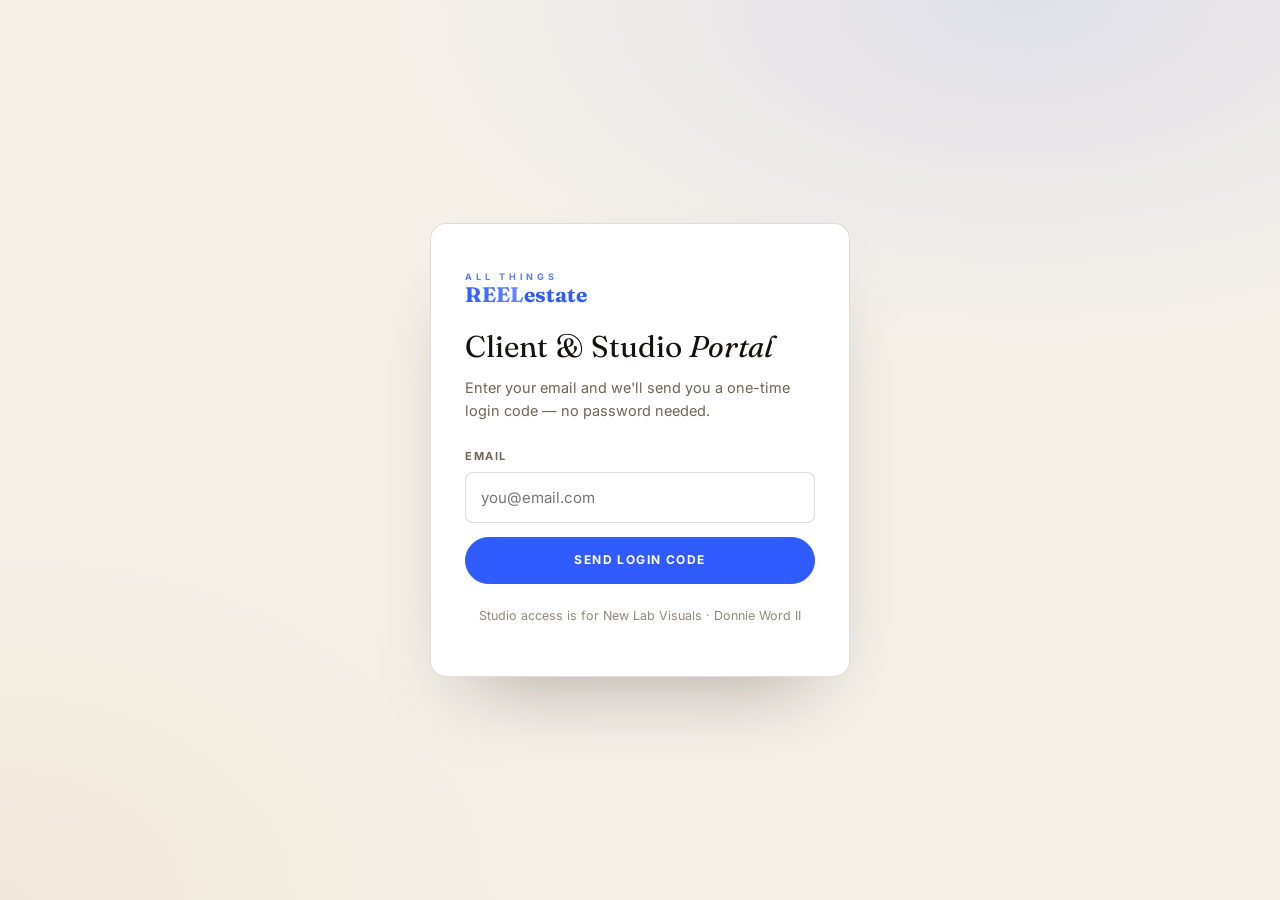
==== portal/index.html @ 781d45e6 "Add installable PWA + admin/client portal (Supabase) Public site becomes an installable app and gain" ====
<!DOCTYPE html>
<html lang="en">
<head>
  <meta charset="UTF-8" />
  <meta name="viewport" content="width=device-width, initial-scale=1" />
  <title>Sign In — All Things REELestate</title>
  <meta name="theme-color" content="#141210" />
  <link rel="icon" href="../assets/favicon.svg" type="image/svg+xml" />
  <link rel="apple-touch-icon" href="../assets/icons/apple-touch-icon.png" />
  <link rel="manifest" href="../manifest.webmanifest" />
  <link rel="preconnect" href="https://fonts.googleapis.com" />
  <link rel="preconnect" href="https://fonts.gstatic.com" crossorigin />
  <link href="https://fonts.googleapis.com/css2?family=Fraunces:ital,opsz,wght@0,9..144,300..600;1,9..144,300..600&family=Inter:wght@400;500;600;700;800&display=swap" rel="stylesheet" />
  <link rel="stylesheet" href="portal.css" />
  <script src="../assets/js/config.js"></script>
</head>
<body>
  <div class="login-wrap">
    <div class="login-card">
      <a class="brand" href="../index.html" aria-label="Home">
        <span class="brand__top">All Things</span>
        <span class="brand__main"><span class="brand__reel">REEL</span><b>estate</b></span>
      </a>

      <!-- Step 1: email -->
      <div id="stepEmail">
        <h1 class="serif">Client &amp; Studio <em>Portal</em></h1>
        <p class="sub">Enter your email and we'll send you a one-time login code — no password needed.</p>
        <div id="msg1"></div>
        <div class="field">
          <label for="email">Email</label>
          <input id="email" type="email" autocomplete="email" placeholder="you@email.com" />
        </div>
        <button class="btn btn--accent" id="sendBtn" style="width:100%">Send login code</button>
      </div>

      <!-- Step 2: code -->
      <div id="stepCode" class="hide">
        <h1 class="serif">Check your <em>inbox</em></h1>
        <p class="sub">We sent a 6-digit code to <b id="sentTo"></b>. Enter it below.</p>
        <div id="msg2"></div>
        <div class="field">
          <label for="code">Login code</label>
          <input id="code" type="text" inputmode="numeric" autocomplete="one-time-code" placeholder="123456" maxlength="6" />
        </div>
        <button class="btn btn--accent" id="verifyBtn" style="width:100%">Verify &amp; enter</button>
        <p class="login-foot"><a href="#" id="restart">Use a different email</a></p>
      </div>

      <p class="login-foot">Studio access is for New Lab Visuals · Donnie Word II</p>
    </div>
  </div>

  <script type="module">
    import { createClient } from "https://esm.sh/@supabase/supabase-js@2";
    const cfg = window.ATR_CONFIG;
    const sb = createClient(cfg.SUPABASE_URL, cfg.SUPABASE_KEY);

    const $ = (id) => document.getElementById(id);
    const show = (el, on) => el.classList.toggle("hide", !on);
    const flash = (el, text, kind) => { el.innerHTML = text ? `<div class="msg msg--${kind}">${text}</div>` : ""; };

    // Already signed in? Go to the app.
    (async () => {
      const { data } = await sb.auth.getSession();
      if (data.session) location.replace("app.html");
    })();

    let email = "";
    $("sendBtn").addEventListener("click", async () => {
      email = $("email").value.trim().toLowerCase();
      if (!email || !email.includes("@")) return flash($("msg1"), "Please enter a valid email.", "err");
      $("sendBtn").disabled = true; $("sendBtn").textContent = "Sending…";
      const { error } = await sb.auth.signInWithOtp({ email, options: { shouldCreateUser: true } });
      $("sendBtn").disabled = false; $("sendBtn").textContent = "Send login code";
      if (error) return flash($("msg1"), error.message, "err");
      $("sentTo").textContent = email;
      show($("stepEmail"), false); show($("stepCode"), true);
      $("code").focus();
    });

    $("verifyBtn").addEventListener("click", async () => {
      const token = $("code").value.trim();
      if (token.length < 6) return flash($("msg2"), "Enter the 6-digit code.", "err");
      $("verifyBtn").disabled = true; $("verifyBtn").textContent = "Verifying…";
      const { error } = await sb.auth.verifyOtp({ email, token, type: "email" });
      if (error) {
        $("verifyBtn").disabled = false; $("verifyBtn").textContent = "Verify & enter";
        return flash($("msg2"), error.message, "err");
      }
      location.replace("app.html");
    });

    $("code").addEventListener("keydown", (e) => { if (e.key === "Enter") $("verifyBtn").click(); });
    $("email").addEventListener("keydown", (e) => { if (e.key === "Enter") $("sendBtn").click(); });
    $("restart").addEventListener("click", (e) => { e.preventDefault(); show($("stepCode"), false); show($("stepEmail"), true); });
  </script>
</body>
</html>
---- portal/portal.css ----
/* ============ ALL THINGS REELestate — Portal ============ */
:root{
  --ink:#141210; --ink-2:#1d1a16; --paper:#f5f0e8; --paper-2:#ece4d6; --paper-3:#e2d8c7;
  --stone:#948977; --stone-2:#6f6656; --cream-dim:#c9beac;
  --accent:#2f5bff; --accent-2:#6d8bff; --live:#ff3b30; --ok:#1e9e5a;
  --hair:rgba(20,18,16,.14); --hair-2:rgba(20,18,16,.08);
  --serif:"Fraunces","Times New Roman",serif; --sans:"Inter",system-ui,sans-serif;
  --radius:10px; --ease:cubic-bezier(.16,1,.3,1);
}
*{box-sizing:border-box}
body{margin:0;font-family:var(--sans);background:var(--paper);color:var(--ink);line-height:1.55;-webkit-font-smoothing:antialiased}
a{color:var(--accent);text-decoration:none}
h1,h2,h3,h4{margin:0;font-weight:400;line-height:1.05}
img{display:block;max-width:100%}
button{font:inherit;cursor:pointer;border:none;background:none;color:inherit}
input,select,textarea{font:inherit}
.serif{font-family:var(--serif)}
.hide{display:none!important}
.muted{color:var(--stone-2)}
.center{text-align:center}

/* Brand mark */
.brand{display:inline-flex;flex-direction:column;line-height:1}
.brand__top{font-size:9px;font-weight:700;letter-spacing:.42em;text-transform:uppercase;opacity:.8}
.brand__main{font-family:var(--serif);font-size:21px;font-weight:500;margin-top:3px}
.brand__reel{font-weight:700;background:linear-gradient(92deg,var(--accent),var(--accent-2));-webkit-background-clip:text;background-clip:text;color:transparent}

/* Buttons */
.btn{display:inline-flex;align-items:center;justify-content:center;gap:.6em;padding:13px 22px;font-size:12px;font-weight:700;letter-spacing:.12em;text-transform:uppercase;background:var(--ink);color:var(--paper);border-radius:100px;border:1px solid var(--ink);transition:transform .4s var(--ease),background .3s,opacity .3s}
.btn:hover{transform:translateY(-2px)}
.btn--accent{background:var(--accent);border-color:var(--accent);color:#fff}
.btn--ghost{background:transparent;color:var(--ink);border-color:var(--hair)}
.btn--ghost:hover{background:var(--ink);color:var(--paper)}
.btn--sm{padding:9px 15px;font-size:11px}
.btn--danger{background:transparent;border-color:rgba(255,59,48,.4);color:var(--live)}
.btn--danger:hover{background:var(--live);border-color:var(--live);color:#fff}
.btn[disabled]{opacity:.5;pointer-events:none}

/* Fields */
.field{display:grid;gap:7px;margin-bottom:14px}
.field label{font-size:11px;font-weight:700;letter-spacing:.14em;text-transform:uppercase;color:var(--stone-2)}
.field input,.field select,.field textarea{padding:13px 15px;font-size:15px;background:#fff;border:1px solid var(--hair);border-radius:8px;color:var(--ink);transition:border-color .3s,box-shadow .3s}
.field input:focus,.field select:focus,.field textarea:focus{outline:none;border-color:var(--accent);box-shadow:0 0 0 3px rgba(47,91,255,.14)}
.row2{display:grid;grid-template-columns:1fr 1fr;gap:12px}

/* ---------- LOGIN ---------- */
.login-wrap{min-height:100svh;display:grid;place-items:center;padding:24px;position:relative;overflow:hidden}
.login-wrap::before{content:"";position:absolute;inset:0;background:radial-gradient(90% 70% at 80% 0%,rgba(47,91,255,.10),transparent 55%),radial-gradient(80% 80% at 0% 100%,rgba(198,161,91,.10),transparent 55%)}
.login-card{position:relative;width:100%;max-width:420px;background:#fff;border:1px solid var(--hair);border-radius:16px;padding:38px 34px;box-shadow:0 40px 80px -40px rgba(20,16,12,.35)}
.login-card .brand{margin-bottom:26px}
.login-card h1{font-family:var(--serif);font-size:30px;font-weight:400;margin-bottom:6px}
.login-card h1 em{font-style:italic}
.login-card .sub{color:var(--stone-2);font-size:14.5px;margin-bottom:26px}
.msg{font-size:13.5px;padding:11px 14px;border-radius:8px;margin-bottom:14px}
.msg--err{background:rgba(255,59,48,.1);color:#c02a20}
.msg--ok{background:rgba(30,158,90,.12);color:#177a46}
.login-foot{margin-top:22px;font-size:12.5px;color:var(--stone);text-align:center}

/* ---------- APP SHELL ---------- */
.topbar{position:sticky;top:0;z-index:20;display:flex;align-items:center;justify-content:space-between;gap:16px;padding:14px clamp(16px,4vw,40px);background:rgba(245,240,232,.92);backdrop-filter:blur(12px);border-bottom:1px solid var(--hair)}
.topbar__right{display:flex;align-items:center;gap:10px;flex-wrap:wrap}
.pill{font-size:11px;font-weight:700;letter-spacing:.1em;text-transform:uppercase;padding:6px 12px;border-radius:100px;background:var(--paper-3);color:var(--stone-2)}
.pill--admin{background:var(--ink);color:var(--paper)}
.who{font-size:13px;color:var(--stone-2)}
.wrap{width:100%;max-width:1100px;margin:0 auto;padding:clamp(20px,4vw,40px)}

.page-head{display:flex;align-items:flex-end;justify-content:space-between;gap:16px;flex-wrap:wrap;margin-bottom:26px}
.page-head h1{font-family:var(--serif);font-size:clamp(28px,4vw,44px);font-weight:300}
.page-head h1 em{font-style:italic}
.page-head p{color:var(--stone-2);font-size:14.5px;margin-top:4px}

/* Tabs */
.tabs{display:flex;gap:6px;margin-bottom:26px;border-bottom:1px solid var(--hair);flex-wrap:wrap}
.tab{padding:12px 18px;font-size:12px;font-weight:700;letter-spacing:.1em;text-transform:uppercase;color:var(--stone-2);border-bottom:2px solid transparent;margin-bottom:-1px}
.tab.active{color:var(--ink);border-color:var(--accent)}

/* Cards grid */
.grid{display:grid;grid-template-columns:repeat(auto-fill,minmax(260px,1fr));gap:16px}
.card{background:#fff;border:1px solid var(--hair);border-radius:var(--radius);overflow:hidden;transition:transform .4s var(--ease),box-shadow .4s var(--ease)}
.card:hover{transform:translateY(-4px);box-shadow:0 30px 55px -34px rgba(20,16,12,.3)}
.card__media{aspect-ratio:16/10;background:linear-gradient(140deg,#33506b,#141d26);position:relative;display:grid;place-items:center;color:var(--cream-dim);font-size:12px;letter-spacing:.14em;text-transform:uppercase}
.card__media img{width:100%;height:100%;object-fit:cover;position:absolute;inset:0}
.card__body{padding:16px 18px}
.card__body h3{font-family:var(--serif);font-size:20px;margin-bottom:4px}
.card__meta{font-size:12.5px;color:var(--stone-2)}
.card__foot{display:flex;align-items:center;justify-content:space-between;gap:10px;padding:12px 18px;border-top:1px solid var(--hair-2)}
.count{font-size:12px;color:var(--stone);font-weight:600}

/* Asset tiles */
.asset{background:#fff;border:1px solid var(--hair);border-radius:10px;overflow:hidden;display:flex;flex-direction:column}
.asset__thumb{aspect-ratio:4/3;background:#211c15;position:relative;display:grid;place-items:center;overflow:hidden}
.asset__thumb img,.asset__thumb video{width:100%;height:100%;object-fit:cover}
.asset__kind{position:absolute;top:10px;left:10px;font-size:9px;font-weight:700;letter-spacing:.14em;text-transform:uppercase;background:rgba(20,16,12,.7);color:#fff;padding:5px 9px;border-radius:100px}
.asset__body{padding:12px 14px;display:flex;flex-direction:column;gap:10px;flex:1}
.asset__title{font-size:14px;font-weight:600}
.asset__actions{display:flex;gap:8px;margin-top:auto}

/* Empty / loading */
.empty{padding:48px 24px;text-align:center;color:var(--stone-2);border:1px dashed var(--hair);border-radius:var(--radius);background:#fff}
.empty h3{font-family:var(--serif);font-size:22px;margin-bottom:8px;color:var(--ink)}
.spinner{width:26px;height:26px;border:3px solid var(--hair);border-top-color:var(--accent);border-radius:50%;animation:spin .8s linear infinite;margin:40px auto}
@keyframes spin{to{transform:rotate(360deg)}}

/* Table (admin lists) */
.list{background:#fff;border:1px solid var(--hair);border-radius:var(--radius);overflow:hidden}
.list__row{display:flex;align-items:center;gap:14px;padding:14px 18px;border-top:1px solid var(--hair-2)}
.list__row:first-child{border-top:none}
.list__row .grow{flex:1;min-width:0}
.list__row h4{font-size:15px;font-weight:600}
.list__row .sub{font-size:12.5px;color:var(--stone-2)}

/* Modal */
.modal-backdrop{position:fixed;inset:0;z-index:50;background:rgba(20,16,12,.55);display:grid;place-items:center;padding:20px}
.modal{width:100%;max-width:520px;max-height:90vh;overflow:auto;background:var(--paper);border-radius:16px;padding:28px}
.modal h2{font-family:var(--serif);font-size:26px;font-weight:400;margin-bottom:18px}
.modal__foot{display:flex;justify-content:flex-end;gap:10px;margin-top:20px}

/* Toast */
.toast{position:fixed;left:50%;bottom:24px;transform:translateX(-50%) translateY(20px);z-index:60;background:var(--ink);color:var(--paper);padding:13px 22px;border-radius:100px;font-size:13.5px;box-shadow:0 20px 40px -18px rgba(0,0,0,.5);opacity:0;pointer-events:none;transition:opacity .3s,transform .3s}
.toast.show{opacity:1;transform:translateX(-50%) translateY(0)}
.toast--err{background:#c02a20}

/* progress bar */
.bar{height:6px;background:var(--paper-3);border-radius:100px;overflow:hidden;margin-top:8px}
.bar__fill{height:100%;width:0;background:var(--accent);transition:width .2s}

.back-link{display:inline-flex;align-items:center;gap:8px;font-size:12px;font-weight:700;letter-spacing:.1em;text-transform:uppercase;color:var(--stone-2);margin-bottom:16px}
.back-link:hover{color:var(--accent)}
@media (max-width:540px){ .row2{grid-template-columns:1fr} }
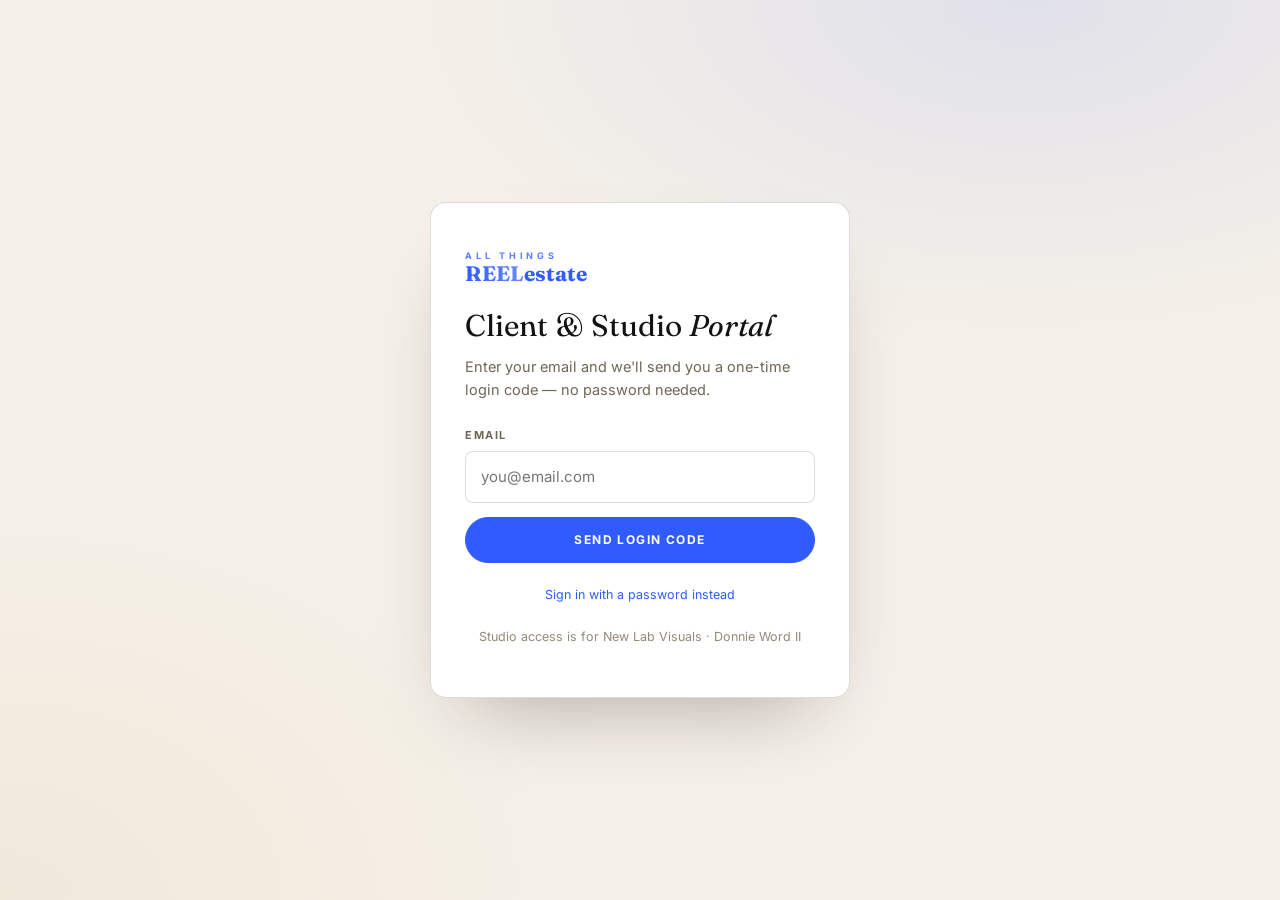
==== commit 1ff863a8: "Add 3D Matterport tours, password login, mobile fixes - 3D Tours: new "Step inside, in 3D" section w" ====
--- a/portal/index.html
+++ b/portal/index.html
@@ -32,6 +32,24 @@
           <input id="email" type="email" autocomplete="email" placeholder="you@email.com" />
         </div>
         <button class="btn btn--accent" id="sendBtn" style="width:100%">Send login code</button>
+        <p class="login-foot"><a href="#" id="toPassword">Sign in with a password instead</a></p>
+      </div>
+
+      <!-- Password sign-in -->
+      <div id="stepPassword" class="hide">
+        <h1 class="serif">Sign in with a <em>password</em></h1>
+        <p class="sub">Enter your email and password.</p>
+        <div id="msgPw"></div>
+        <div class="field">
+          <label for="pwEmail">Email</label>
+          <input id="pwEmail" type="email" autocomplete="email" placeholder="you@email.com" />
+        </div>
+        <div class="field">
+          <label for="pwPass">Password</label>
+          <input id="pwPass" type="password" autocomplete="current-password" placeholder="Your password" />
+        </div>
+        <button class="btn btn--accent" id="pwBtn" style="width:100%">Sign in</button>
+        <p class="login-foot"><a href="#" id="toCode">Use a one-time email code instead</a></p>
       </div>
 
       <!-- Step 2: code -->
@@ -94,6 +112,20 @@
     $("code").addEventListener("keydown", (e) => { if (e.key === "Enter") $("verifyBtn").click(); });
     $("email").addEventListener("keydown", (e) => { if (e.key === "Enter") $("sendBtn").click(); });
     $("restart").addEventListener("click", (e) => { e.preventDefault(); show($("stepCode"), false); show($("stepEmail"), true); });
+
+    // Password sign-in
+    $("toPassword").addEventListener("click", (e) => { e.preventDefault(); show($("stepEmail"), false); show($("stepPassword"), true); $("pwEmail").focus(); });
+    $("toCode").addEventListener("click", (e) => { e.preventDefault(); show($("stepPassword"), false); show($("stepEmail"), true); });
+    $("pwBtn").addEventListener("click", async () => {
+      const pe = $("pwEmail").value.trim().toLowerCase();
+      const pp = $("pwPass").value;
+      if (!pe.includes("@") || !pp) return flash($("msgPw"), "Enter your email and password.", "err");
+      $("pwBtn").disabled = true; $("pwBtn").textContent = "Signing in…";
+      const { error } = await sb.auth.signInWithPassword({ email: pe, password: pp });
+      if (error) { $("pwBtn").disabled = false; $("pwBtn").textContent = "Sign in"; return flash($("msgPw"), error.message, "err"); }
+      location.replace("app.html");
+    });
+    $("pwPass").addEventListener("keydown", (e) => { if (e.key === "Enter") $("pwBtn").click(); });
   </script>
 </body>
 </html>
